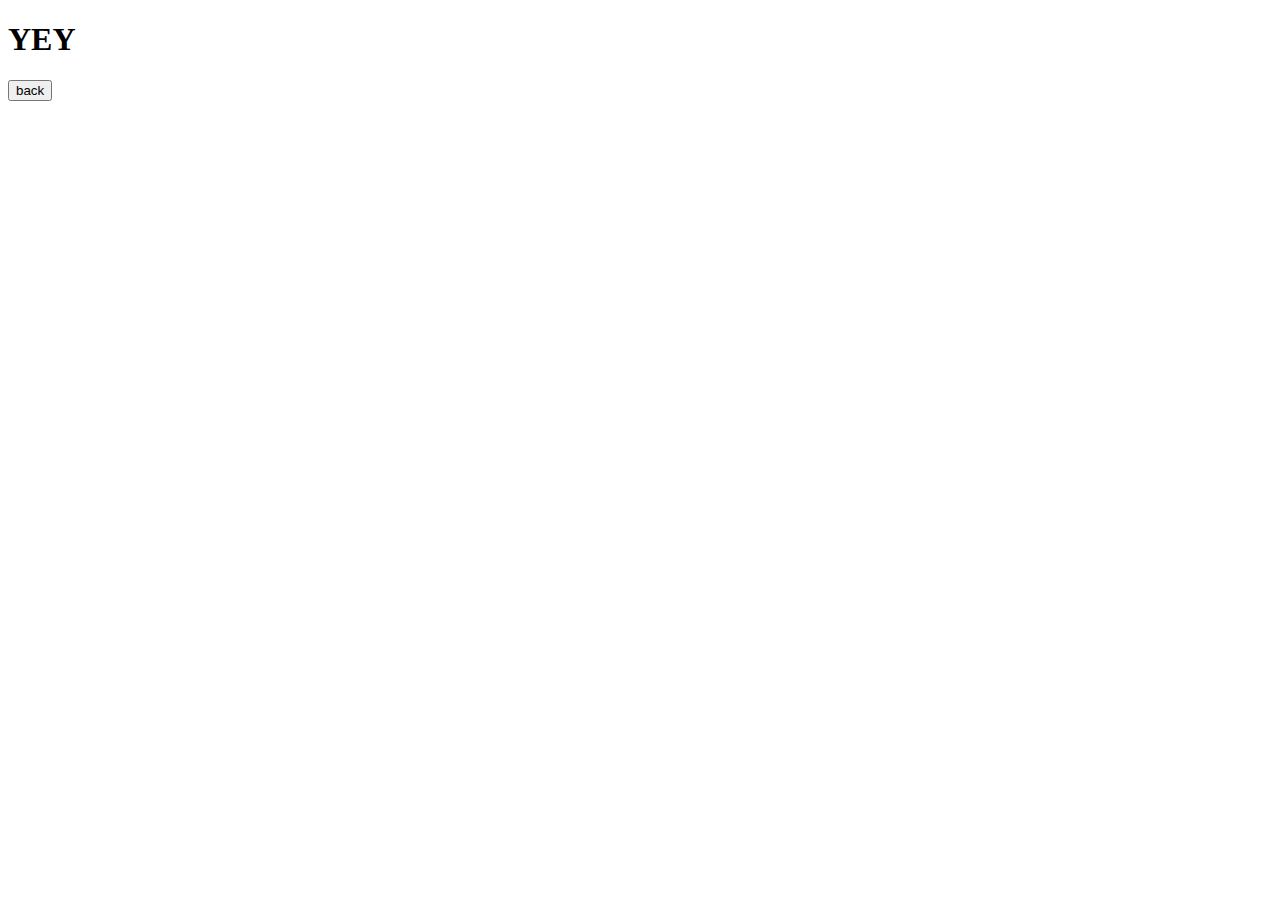
==== yes.html @ 9bfe956b "First Commit" ====
<!DOCTYPE html>
<head>
    <meta charset="UTF-8">
    <title>Yupi</title>
    <link rel="stylesheet" href="styles.css">
</head>
<body>
    <header>
        <h1>YEY</h1>
    </header>
    <main>
        <a href=index.html>
            <button>back</button>
        </a>
    </main>
</body>
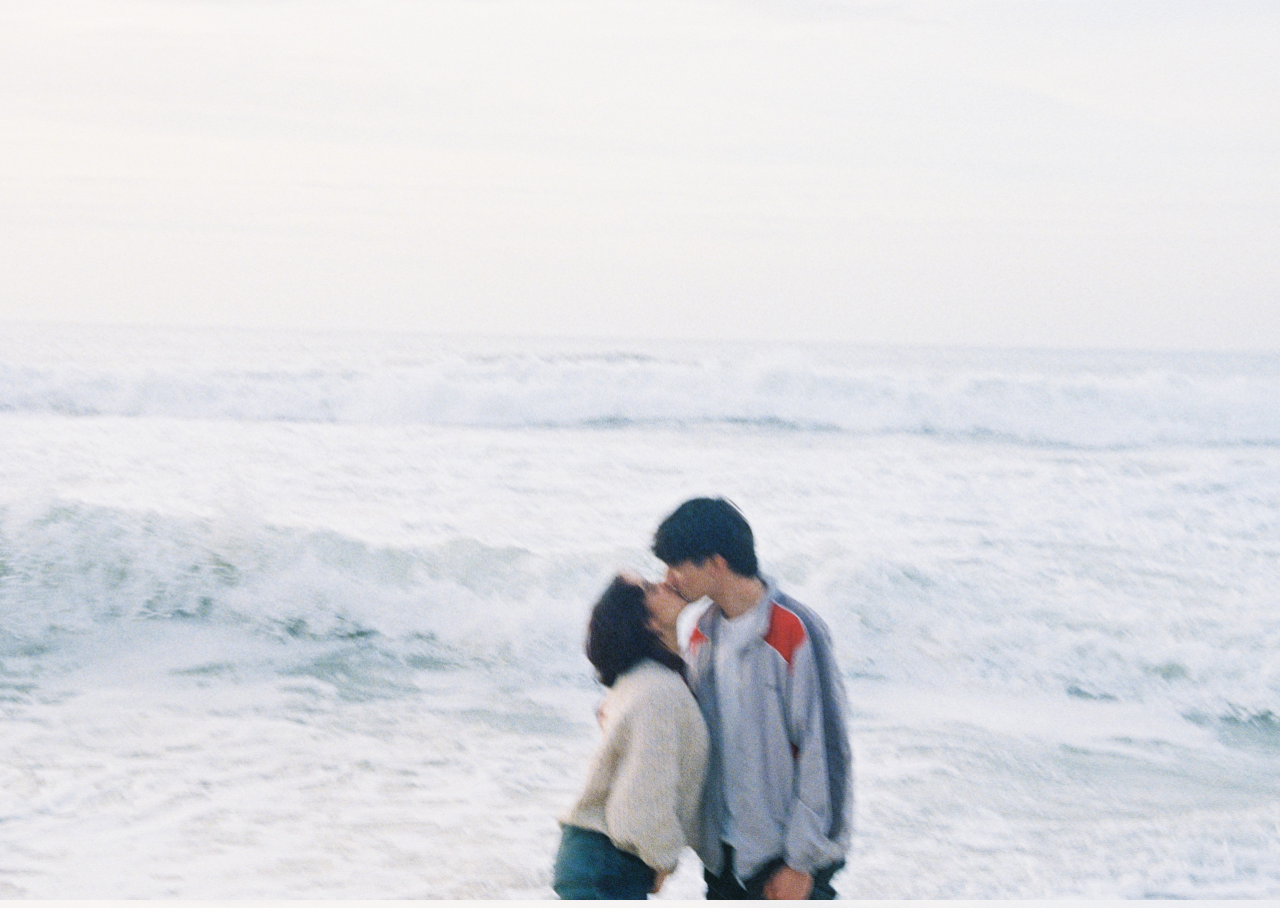
==== commit 83e8866e: "Finishing touches, yes.html and yesstyles.css finished" ====
--- a/yes.html
+++ b/yes.html
@@ -1,16 +1,14 @@
 <!DOCTYPE html>
 <head>
     <meta charset="UTF-8">
-    <title>Yupi</title>
-    <link rel="stylesheet" href="styles.css">
+    <title>:3</title>
+    <link rel="stylesheet" href="css/yesstyles.css">
 </head>
 <body>
-    <header>
-        <h1>YEY</h1>
-    </header>
-    <main>
+    <div class="container">
+        <h1>te amo :3</h1>
         <a href=index.html>
-            <button>back</button>
+            <button>VOLTAR</button>
         </a>
-    </main>
+    </div>
 </body>--- a/css/yesstyles.css
+++ b/css/yesstyles.css
@@ -0,0 +1,90 @@
+@font-face {
+    font-family: HelveticaBold;
+    src: url('../fonts/HelveticaNeueBlack.otf') format('opentype');
+}
+
+html, body {
+    height: 100%;
+}
+
+body {
+
+    background-size: cover;
+    background-image: url('../images/background2.JPG');
+    background-position: center;
+    height: 100vh;
+}
+
+.container {
+    display: grid;
+    position: fixed;
+    top: 50%;
+    left: 50%;
+    transform: translate(-50%, -50%);
+    grid-template-columns: 1;
+    grid-template-rows: 1fr 1fr;
+}
+
+h1 {
+    opacity: 0;
+    grid-column: 1 / 2;
+    grid-row: 1 / 2;
+    color: rgba(245, 245, 220, 0.75);
+    font-family: HelveticaBold;
+    font-size: 100px;
+    margin: auto;
+    animation: textAppear 2s forwards;
+}
+
+button {
+    opacity: 0;
+    color: beige;
+    outline: none;
+    font-family: HelveticaBold;
+    padding: 5px;
+    margin: auto;
+    grid-column: 1 / 2;
+    grid-row: 2 / 3;
+    background-color: rgba(240, 255, 255, 0.4);
+    border: 2px solid rgba(240, 255, 255);
+    backdrop-filter: blur(1px);
+    transition: all 0.3s ease;
+    border-radius: 10px;
+    text-shadow: 1px 1px 1px #0000001d;
+    animation: buttonAppear 0.7s forwards 1.8s;
+}
+
+button:hover {
+    color: rgb(251, 251, 188);
+    background-color: rgba(78, 97, 110, 0.4);
+    border: 2px solid rgba(78, 97, 110);
+}
+
+a {
+    margin-top: 0px;
+    margin-left: auto;
+    margin-right: auto;
+    margin-bottom: auto;
+}
+
+@keyframes textAppear {
+    0% {
+        opacity: 0;
+        transform: translateY(-2em) scale(0.6);
+    }
+    100% {
+        opacity: 1;
+        transform: translateY(0) scale(1);
+    } 
+}
+
+@keyframes buttonAppear {
+    0% {
+        opacity: 0;
+        transform: scale(0.6);
+    }
+    100% {
+        opacity: 1;
+        transform: scale(1);
+    }  
+}